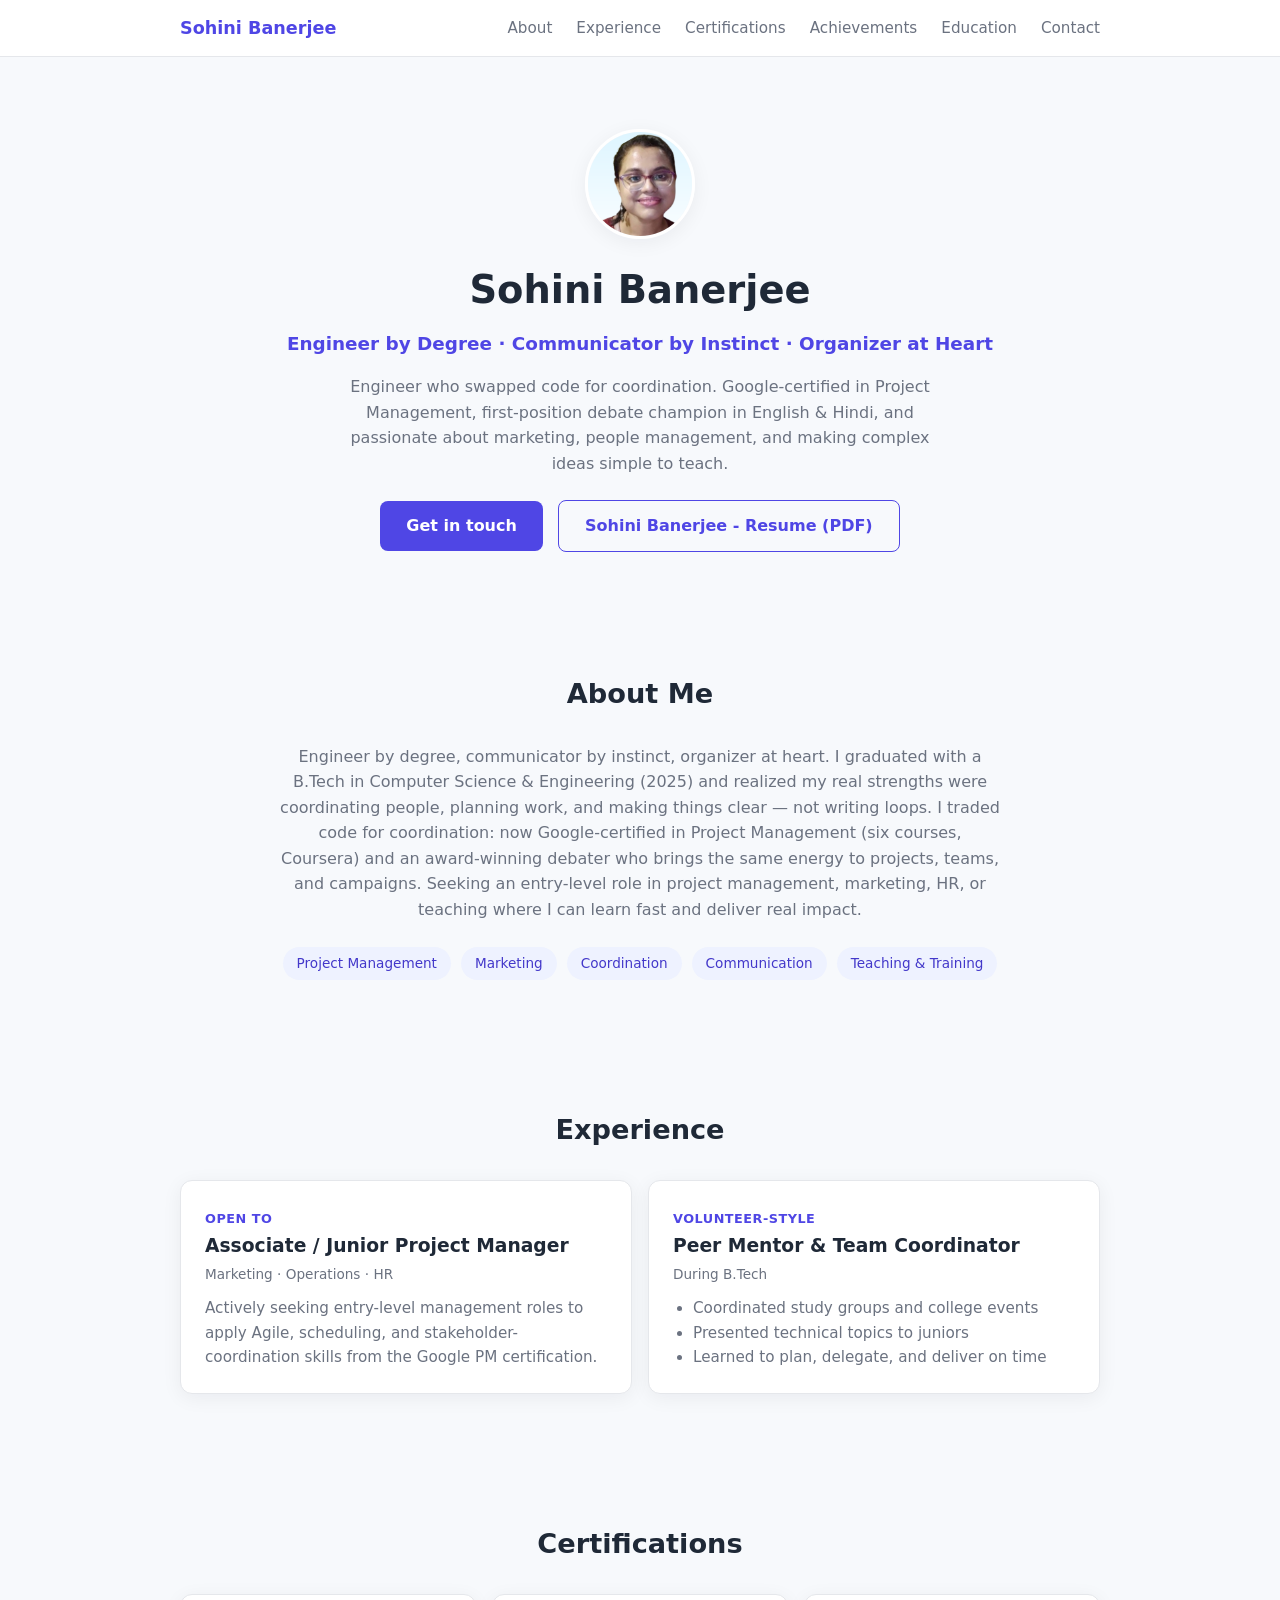
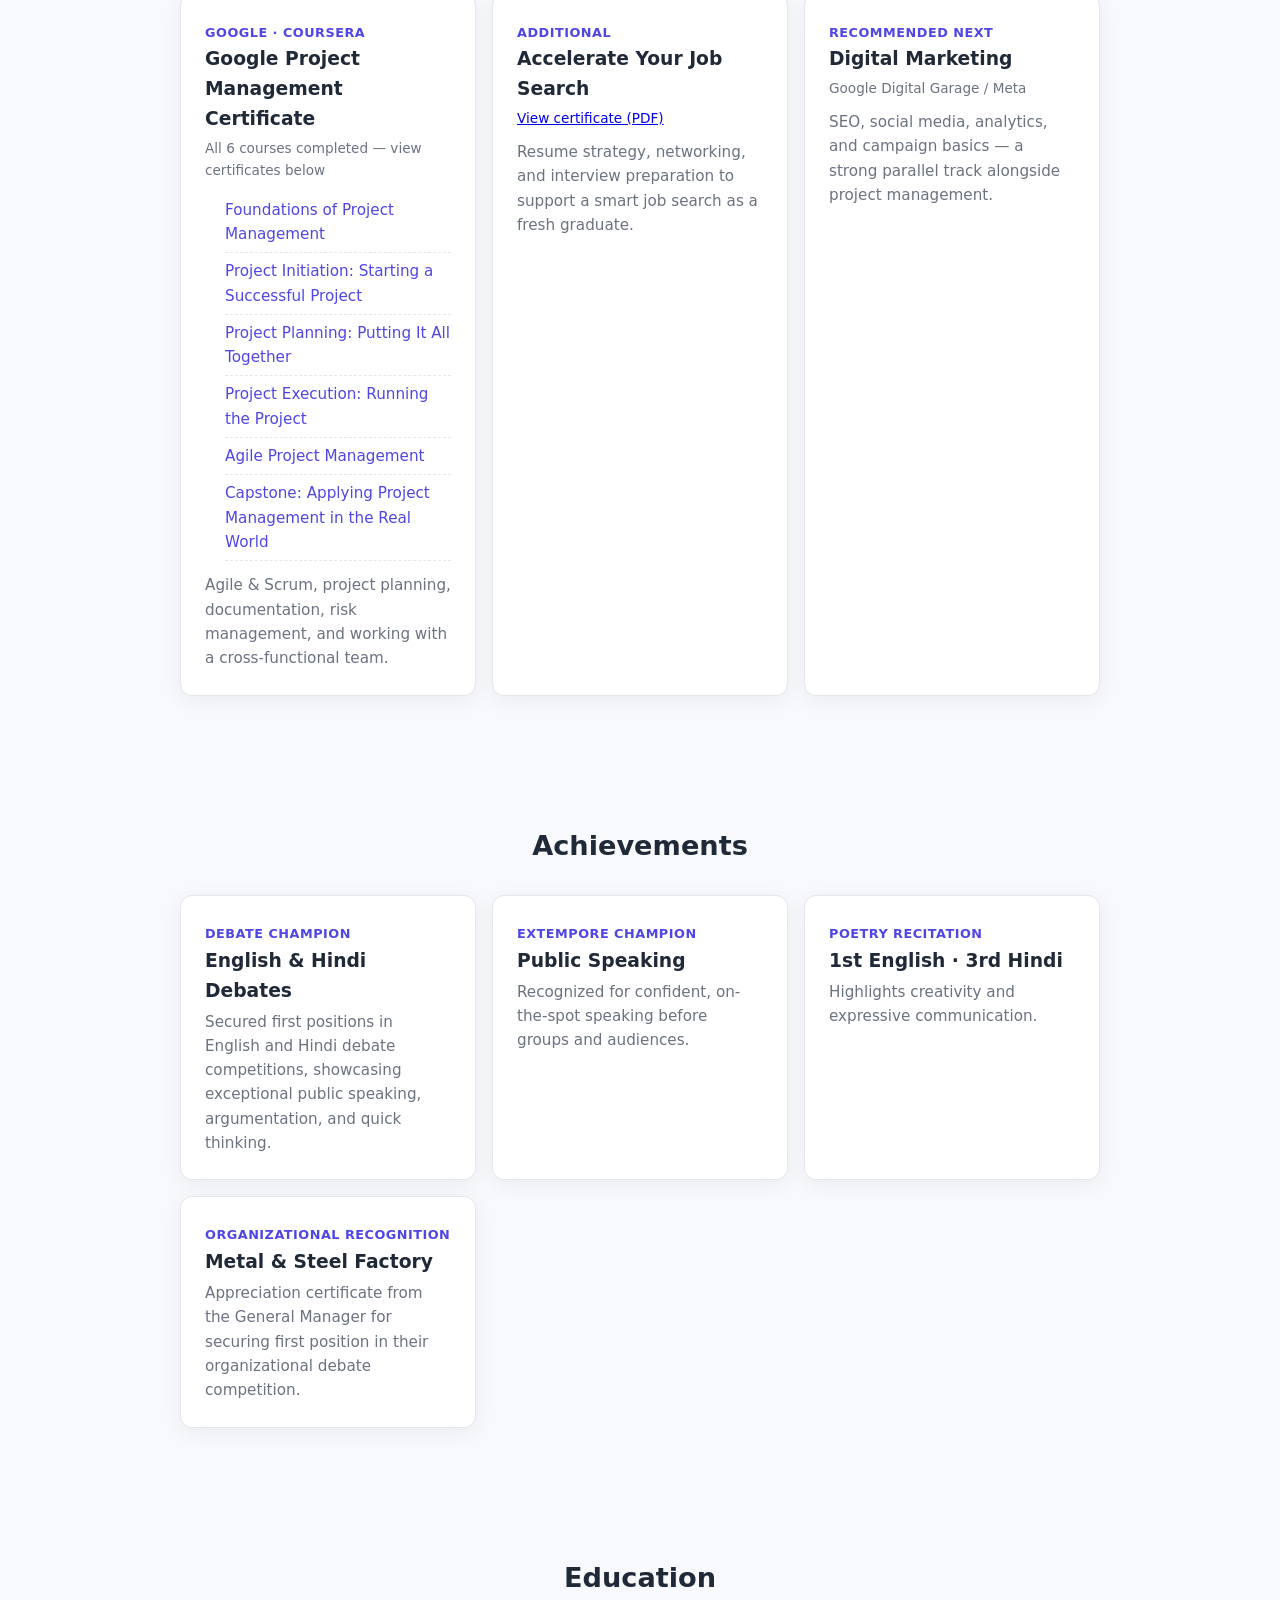
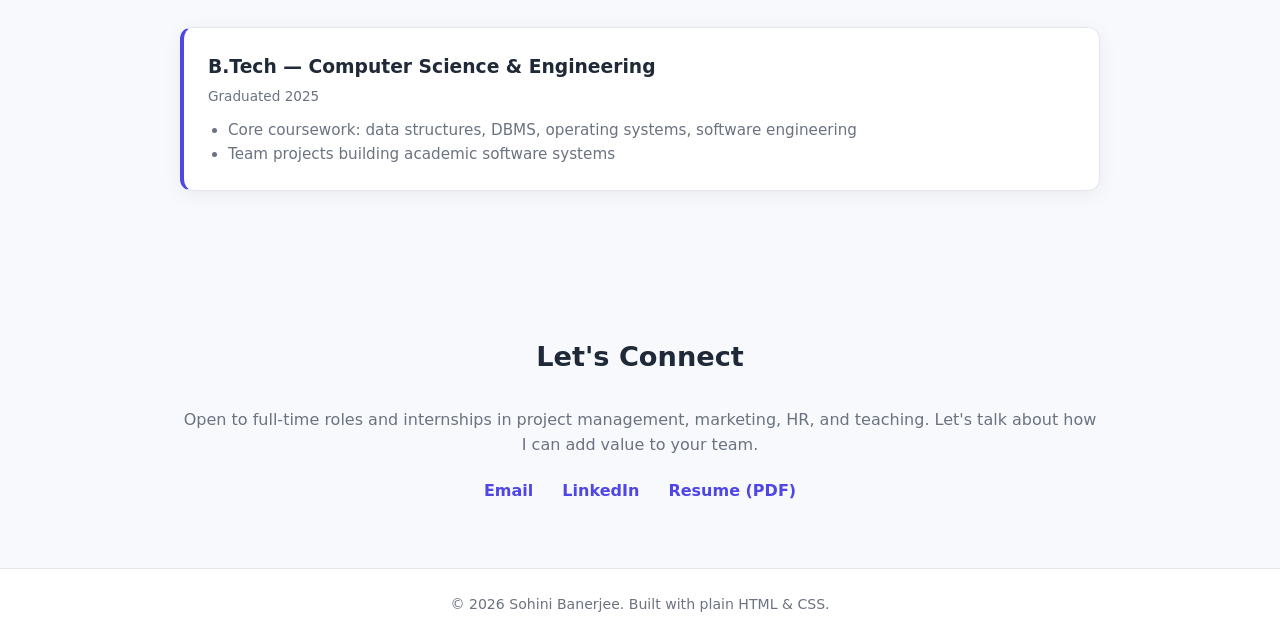
==== index.html @ fa49f442 "Initial commit: personal portfolio site" ====
<!DOCTYPE html>
<html lang="en">
<head>
  <meta charset="UTF-8" />
  <meta name="viewport" content="width=device-width, initial-scale=1.0" />
  <meta name="description" content="Sohini Banerjee — B.Tech Computer Science graduate aspiring to build a career in project management, marketing, and management." />
  <title>Sohini Banerjee — Aspiring Manager & Educator</title>
  <link rel="stylesheet" href="css/style.css" />
</head>
<body>
  <header>
    <div class="container">
      <nav>
        <a class="logo" href="#home">Sohini Banerjee</a>
        <div class="nav-links">
          <a href="#about">About</a>
          <a href="#experience">Experience</a>
          <a href="#certifications">Certifications</a>
          <a href="#achievements">Achievements</a>
          <a href="#education">Education</a>
          <a href="#contact">Contact</a>
        </div>
      </nav>
    </div>
  </header>

  <!-- HERO -->
  <section class="hero" id="home">
    <div class="container">
      <div class="avatar">
        <img src="sohini-profile.png" alt="Sohini Banerjee" />
      </div>
      <h1>Sohini Banerjee</h1>
      <h2>Engineer by Degree · Communicator by Instinct · Organizer at Heart</h2>
      <p>
        Engineer who swapped code for coordination. Google-certified in Project
        Management, first-position debate champion in English &amp; Hindi, and
        passionate about marketing, people management, and making complex ideas
        simple to teach.
      </p>
      <a class="btn btn-primary" href="#contact">Get in touch</a>
      <a class="btn btn-outline" href="resume/SohiniBanerjee-Resume.pdf" download>Sohini Banerjee - Resume (PDF)</a>
    </div>
  </section>

  <!-- ABOUT -->
  <section id="about">
    <div class="container">
      <h2 class="section-title">About Me</h2>
      <p class="about-text">
        Engineer by degree, communicator by instinct, organizer at heart. I
        graduated with a B.Tech in Computer Science &amp; Engineering (2025) and
        realized my real strengths were coordinating people, planning work, and
        making things clear — not writing loops. I traded code for coordination:
        now Google-certified in Project Management (six courses, Coursera) and
        an award-winning debater who brings the same energy to projects, teams,
        and campaigns. Seeking an entry-level role in project management,
        marketing, HR, or teaching where I can learn fast and deliver real
        impact.
      </p>
      <div class="tag-list">
        <span class="tag">Project Management</span>
        <span class="tag">Marketing</span>
        <span class="tag">Coordination</span>
        <span class="tag">Communication</span>
        <span class="tag">Teaching &amp; Training</span>
      </div>
    </div>
  </section>

  <!-- EXPERIENCE -->
  <section id="experience">
    <div class="container">
      <h2 class="section-title">Experience</h2>
      <div class="grid">
        <div class="card">
          <span class="cert-badge">Open to</span>
          <h3>Associate / Junior Project Manager</h3>
          <p class="date">Marketing · Operations · HR</p>
          <p>
            Actively seeking entry-level management roles to apply Agile,
            scheduling, and stakeholder-coordination skills from the Google PM
            certification.
          </p>
        </div>
        <div class="card">
          <span class="cert-badge">Volunteer-style</span>
          <h3>Peer Mentor &amp; Team Coordinator</h3>
          <p class="date">During B.Tech</p>
          <ul>
            <li>Coordinated study groups and college events</li>
            <li>Presented technical topics to juniors</li>
            <li>Learned to plan, delegate, and deliver on time</li>
          </ul>
        </div>
      </div>
    </div>
  </section>

  <!-- CERTIFICATIONS -->
  <section id="certifications">
    <div class="container">
      <h2 class="section-title">Certifications</h2>
      <div class="grid">
        <div class="card">
          <span class="cert-badge">Google · Coursera</span>
          <h3>Google Project Management Certificate</h3>
          <p class="date">All 6 courses completed — view certificates below</p>
          <ul class="cert-list">
            <li><a href="CERTIFICATES/FOUNDATIONS_OF_PROJECT_MANAGEMENT.pdf" target="_blank" rel="noopener">Foundations of Project Management</a></li>
            <li><a href="CERTIFICATES/PROJECT_INITIATION.pdf" target="_blank" rel="noopener">Project Initiation: Starting a Successful Project</a></li>
            <li><a href="CERTIFICATES/PROJECT_PLANNING.pdf" target="_blank" rel="noopener">Project Planning: Putting It All Together</a></li>
            <li><a href="CERTIFICATES/PROJECT_EXECUTION.pdf" target="_blank" rel="noopener">Project Execution: Running the Project</a></li>
            <li><a href="CERTIFICATES/AGILE_PROJECT_MANAGEMENT.pdf" target="_blank" rel="noopener">Agile Project Management</a></li>
            <li><a href="CERTIFICATES/CAPSTONE.pdf" target="_blank" rel="noopener">Capstone: Applying Project Management in the Real World</a></li>
          </ul>
          <p>
            Agile &amp; Scrum, project planning, documentation, risk management,
            and working with a cross-functional team.
          </p>
        </div>
        <div class="card">
          <span class="cert-badge">Additional</span>
          <h3>Accelerate Your Job Search</h3>
          <p class="date"><a href="CERTIFICATES/ACCELERATE_YOUR_JOB_SEARCH.pdf" target="_blank" rel="noopener">View certificate (PDF)</a></p>
          <p>
            Resume strategy, networking, and interview preparation to support a
            smart job search as a fresh graduate.
          </p>
        </div>
        <div class="card">
          <span class="cert-badge">Recommended next</span>
          <h3>Digital Marketing</h3>
          <p class="date">Google Digital Garage / Meta</p>
          <p>
            SEO, social media, analytics, and campaign basics — a strong
            parallel track alongside project management.
          </p>
        </div>
      </div>
    </div>
  </section>

  <!-- ACHIEVEMENTS -->
  <section id="achievements">
    <div class="container">
      <h2 class="section-title">Achievements</h2>
      <div class="grid">
        <div class="card">
          <span class="cert-badge">Debate Champion</span>
          <h3>English &amp; Hindi Debates</h3>
          <p>
            Secured first positions in English and Hindi debate competitions,
            showcasing exceptional public speaking, argumentation, and quick
            thinking.
          </p>
        </div>
        <div class="card">
          <span class="cert-badge">Extempore Champion</span>
          <h3>Public Speaking</h3>
          <p>
            Recognized for confident, on-the-spot speaking before groups and
            audiences.
          </p>
        </div>
        <div class="card">
          <span class="cert-badge">Poetry Recitation</span>
          <h3>1st English · 3rd Hindi</h3>
          <p>
            Highlights creativity and expressive communication.
          </p>
        </div>
        <div class="card">
          <span class="cert-badge">Organizational Recognition</span>
          <h3>Metal &amp; Steel Factory</h3>
          <p>
            Appreciation certificate from the General Manager for securing first
            position in their organizational debate competition.
          </p>
        </div>
      </div>
    </div>
  </section>

  <!-- EDUCATION -->
  <section id="education">
    <div class="container">
      <h2 class="section-title">Education</h2>
      <div class="timeline">
        <div class="card">
          <h3>B.Tech — Computer Science &amp; Engineering</h3>
          <p class="date">Graduated 2025</p>
          <ul>
            <li>Core coursework: data structures, DBMS, operating systems, software engineering</li>
            <li>Team projects building academic software systems</li>
          </ul>
        </div>
      </div>
    </div>
  </section>

  <!-- CONTACT -->
  <section id="contact">
    <div class="container contact">
      <h2 class="section-title">Let's Connect</h2>
      <p>
        Open to full-time roles and internships in project management, marketing,
        HR, and teaching. Let's talk about how I can add value to your team.
      </p>
      <div class="contact-links">
        <a href="mailto:sohini1236@gmail.com">Email</a>
        <a href="https://www.linkedin.com/in/your-handle" target="_blank" rel="noopener">LinkedIn</a>
        <a href="resume/SohiniBanerjee-Resume.pdf" download>Resume (PDF)</a>
      </div>
    </div>
  </section>

  <footer>
    <div class="container">
      &copy; <span id="year"></span> Sohini Banerjee. Built with plain HTML &amp; CSS.
    </div>
  </footer>

  <script>
    document.getElementById("year").textContent = new Date().getFullYear();
  </script>
</body>
</html>
---- css/style.css ----
:root {
  --bg: #f7f9fc;
  --surface: #ffffff;
  --text: #1f2937;
  --muted: #6b7280;
  --accent: #4f46e5;
  --accent-dark: #4338ca;
  --border: #e5e7eb;
  --radius: 12px;
  --shadow: 0 4px 20px rgba(17, 24, 39, 0.06);
}

* {
  margin: 0;
  padding: 0;
  box-sizing: border-box;
}

html {
  scroll-behavior: smooth;
}

body {
  font-family: "Segoe UI", system-ui, -apple-system, Arial, sans-serif;
  background: var(--bg);
  color: var(--text);
  line-height: 1.6;
}

.container {
  max-width: 960px;
  margin: 0 auto;
  padding: 0 20px;
}

/* ---------- Navigation ---------- */
header {
  position: sticky;
  top: 0;
  background: var(--surface);
  border-bottom: 1px solid var(--border);
  z-index: 10;
}

nav {
  display: flex;
  justify-content: space-between;
  align-items: center;
  padding: 14px 0;
}

.logo {
  font-weight: 700;
  font-size: 1.1rem;
  color: var(--accent);
  text-decoration: none;
}

.nav-links {
  display: flex;
  gap: 24px;
}

.nav-links a {
  color: var(--muted);
  text-decoration: none;
  font-size: 0.95rem;
  transition: color 0.2s;
}

.nav-links a:hover {
  color: var(--accent);
}

/* ---------- Hero ---------- */
.hero {
  padding: 72px 0 56px;
  text-align: center;
}

.avatar {
  width: 110px;
  height: 110px;
  border-radius: 50%;
  overflow: hidden;
  display: inline-flex;
  align-items: center;
  justify-content: center;
  margin-bottom: 20px;
  box-shadow: var(--shadow);
  border: 3px solid #fff;
}

.avatar img {
  width: 100%;
  height: 100%;
  object-fit: cover;
}

.hero h1 {
  font-size: 2.4rem;
  margin-bottom: 8px;
}

.hero h2 {
  font-size: 1.15rem;
  color: var(--accent);
  font-weight: 600;
  margin-bottom: 16px;
}

.hero p {
  color: var(--muted);
  max-width: 620px;
  margin: 0 auto 24px;
}

.btn {
  display: inline-block;
  padding: 12px 26px;
  border-radius: 8px;
  font-weight: 600;
  text-decoration: none;
  transition: background 0.2s, transform 0.2s;
}

.btn-primary {
  background: var(--accent);
  color: #fff;
}

.btn-primary:hover {
  background: var(--accent-dark);
  transform: translateY(-1px);
}

.btn-outline {
  border: 1px solid var(--accent);
  color: var(--accent);
  margin-left: 10px;
}

.btn-outline:hover {
  background: var(--accent);
  color: #fff;
}

/* ---------- Sections ---------- */
section {
  padding: 64px 0;
}

.section-title {
  font-size: 1.7rem;
  margin-bottom: 28px;
  text-align: center;
}

.card {
  background: var(--surface);
  border: 1px solid var(--border);
  border-radius: var(--radius);
  box-shadow: var(--shadow);
  padding: 24px;
  margin-bottom: 16px;
}

.card h3 {
  color: var(--text);
  margin-bottom: 4px;
}

.card .role {
  color: var(--accent);
  font-weight: 600;
  font-size: 0.95rem;
}

.card .date {
  color: var(--muted);
  font-size: 0.85rem;
  margin-bottom: 10px;
}

.card p,
.card ul {
  color: var(--muted);
  font-size: 0.95rem;
}

.card ul {
  padding-left: 20px;
}

/* ---------- About ---------- */
.about-text {
  max-width: 720px;
  margin: 0 auto 24px;
  color: var(--muted);
  text-align: center;
}

.tag-list {
  display: flex;
  flex-wrap: wrap;
  gap: 10px;
  justify-content: center;
  margin-top: 16px;
}

.tag {
  background: #eef2ff;
  color: var(--accent-dark);
  padding: 6px 14px;
  border-radius: 20px;
  font-size: 0.85rem;
  font-weight: 500;
}

/* ---------- Certifications ---------- */
.grid {
  display: grid;
  grid-template-columns: repeat(auto-fit, minmax(260px, 1fr));
  gap: 16px;
}

.grid .card {
  margin-bottom: 0;
}

.cert-badge {
  font-size: 0.8rem;
  font-weight: 600;
  color: var(--accent);
  text-transform: uppercase;
  letter-spacing: 0.5px;
}

.cert-list {
  list-style: none;
  padding-left: 0;
  margin: 10px 0 12px;
}

.cert-list li {
  padding: 6px 0;
  border-bottom: 1px dashed var(--border);
}

.cert-list a {
  color: var(--accent);
  font-weight: 500;
  text-decoration: none;
}

.cert-list a:hover {
  text-decoration: underline;
}

/* ---------- Education ---------- */
.timeline .card {
  border-left: 4px solid var(--accent);
}

/* ---------- Contact ---------- */
.contact {
  text-align: center;
}

.contact p {
  color: var(--muted);
  margin-bottom: 20px;
}

.contact-links a {
  color: var(--accent);
  font-weight: 600;
  text-decoration: none;
  margin: 0 12px;
}

.contact-links a:hover {
  text-decoration: underline;
}

/* ---------- Footer ---------- */
footer {
  border-top: 1px solid var(--border);
  padding: 24px 0;
  text-align: center;
  color: var(--muted);
  font-size: 0.88rem;
  background: var(--surface);
}

/* ---------- Responsive ---------- */
@media (max-width: 640px) {
  .hero h1 {
    font-size: 1.8rem;
  }

  nav {
    flex-direction: column;
    gap: 10px;
  }

  .nav-links {
    gap: 16px;
  }

  .btn-outline {
    margin-left: 0;
    margin-top: 10px;
  }

  section {
    padding: 48px 0;
  }
}
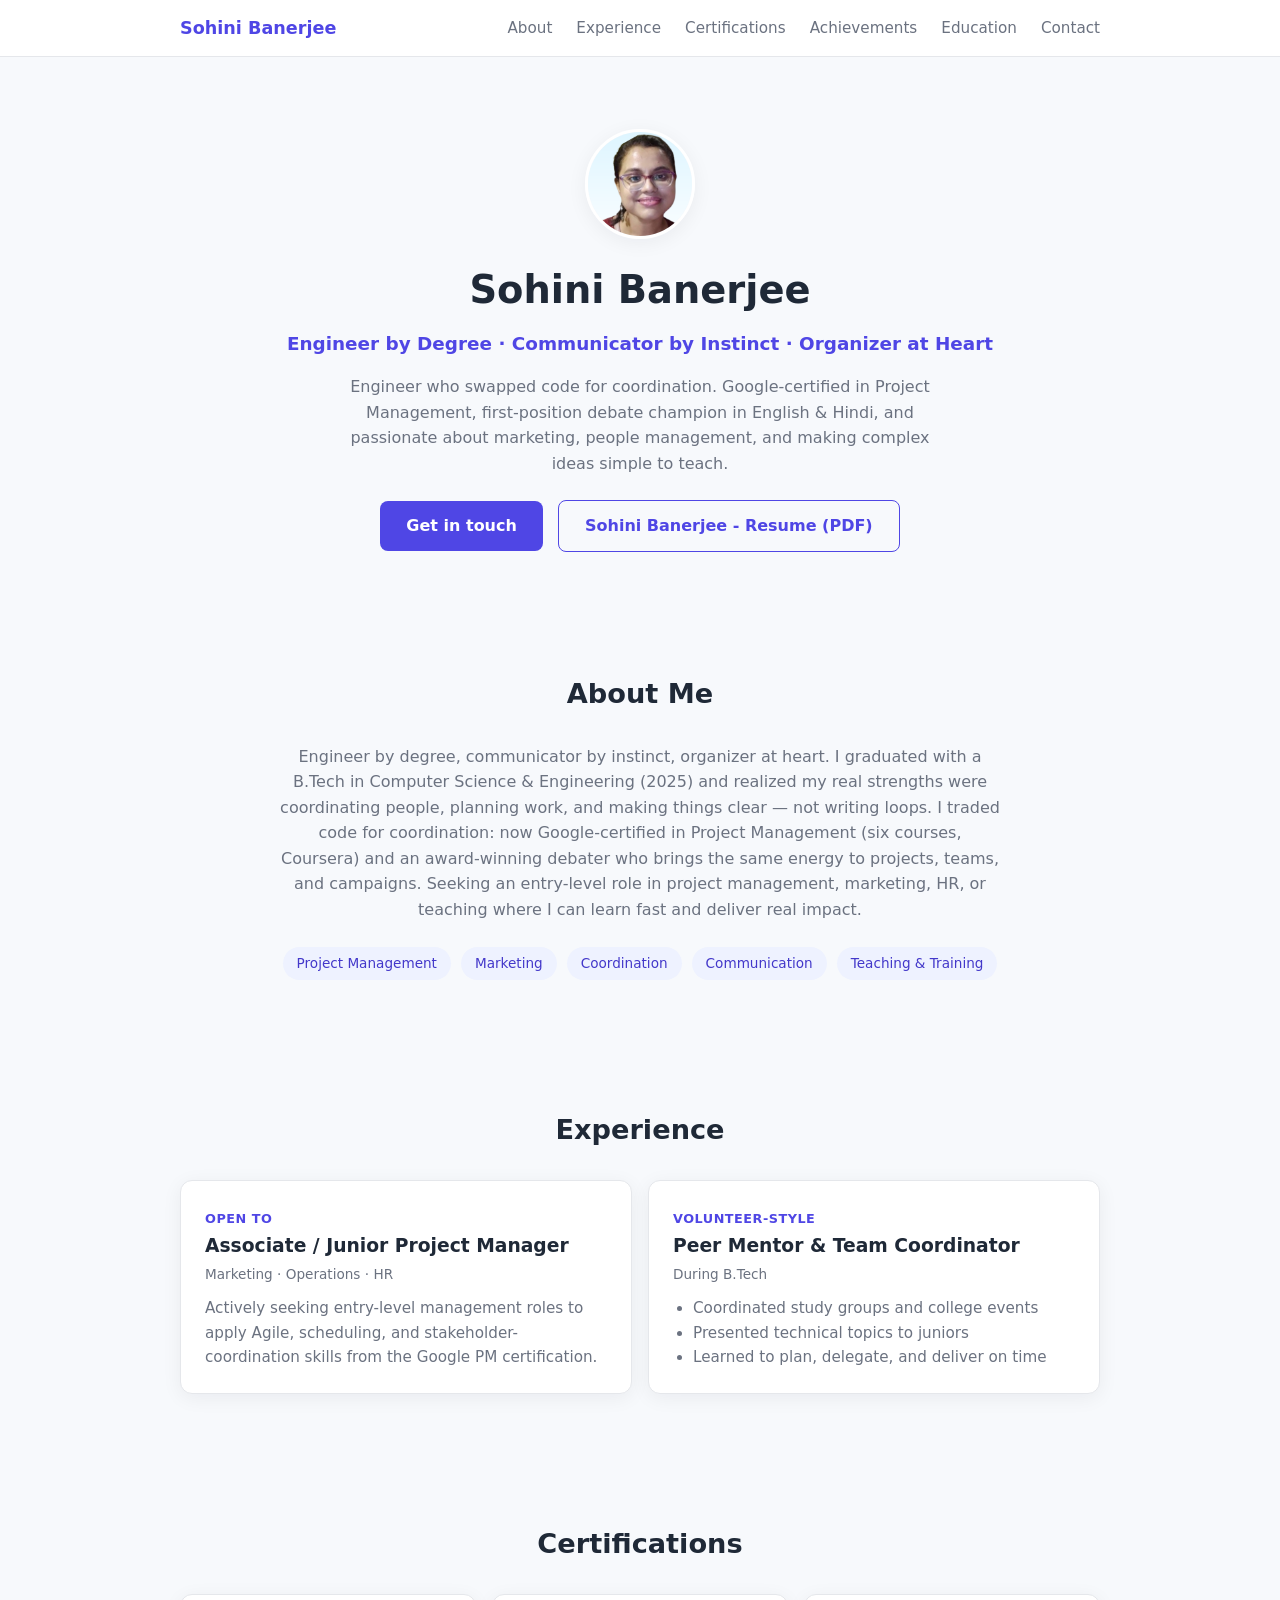
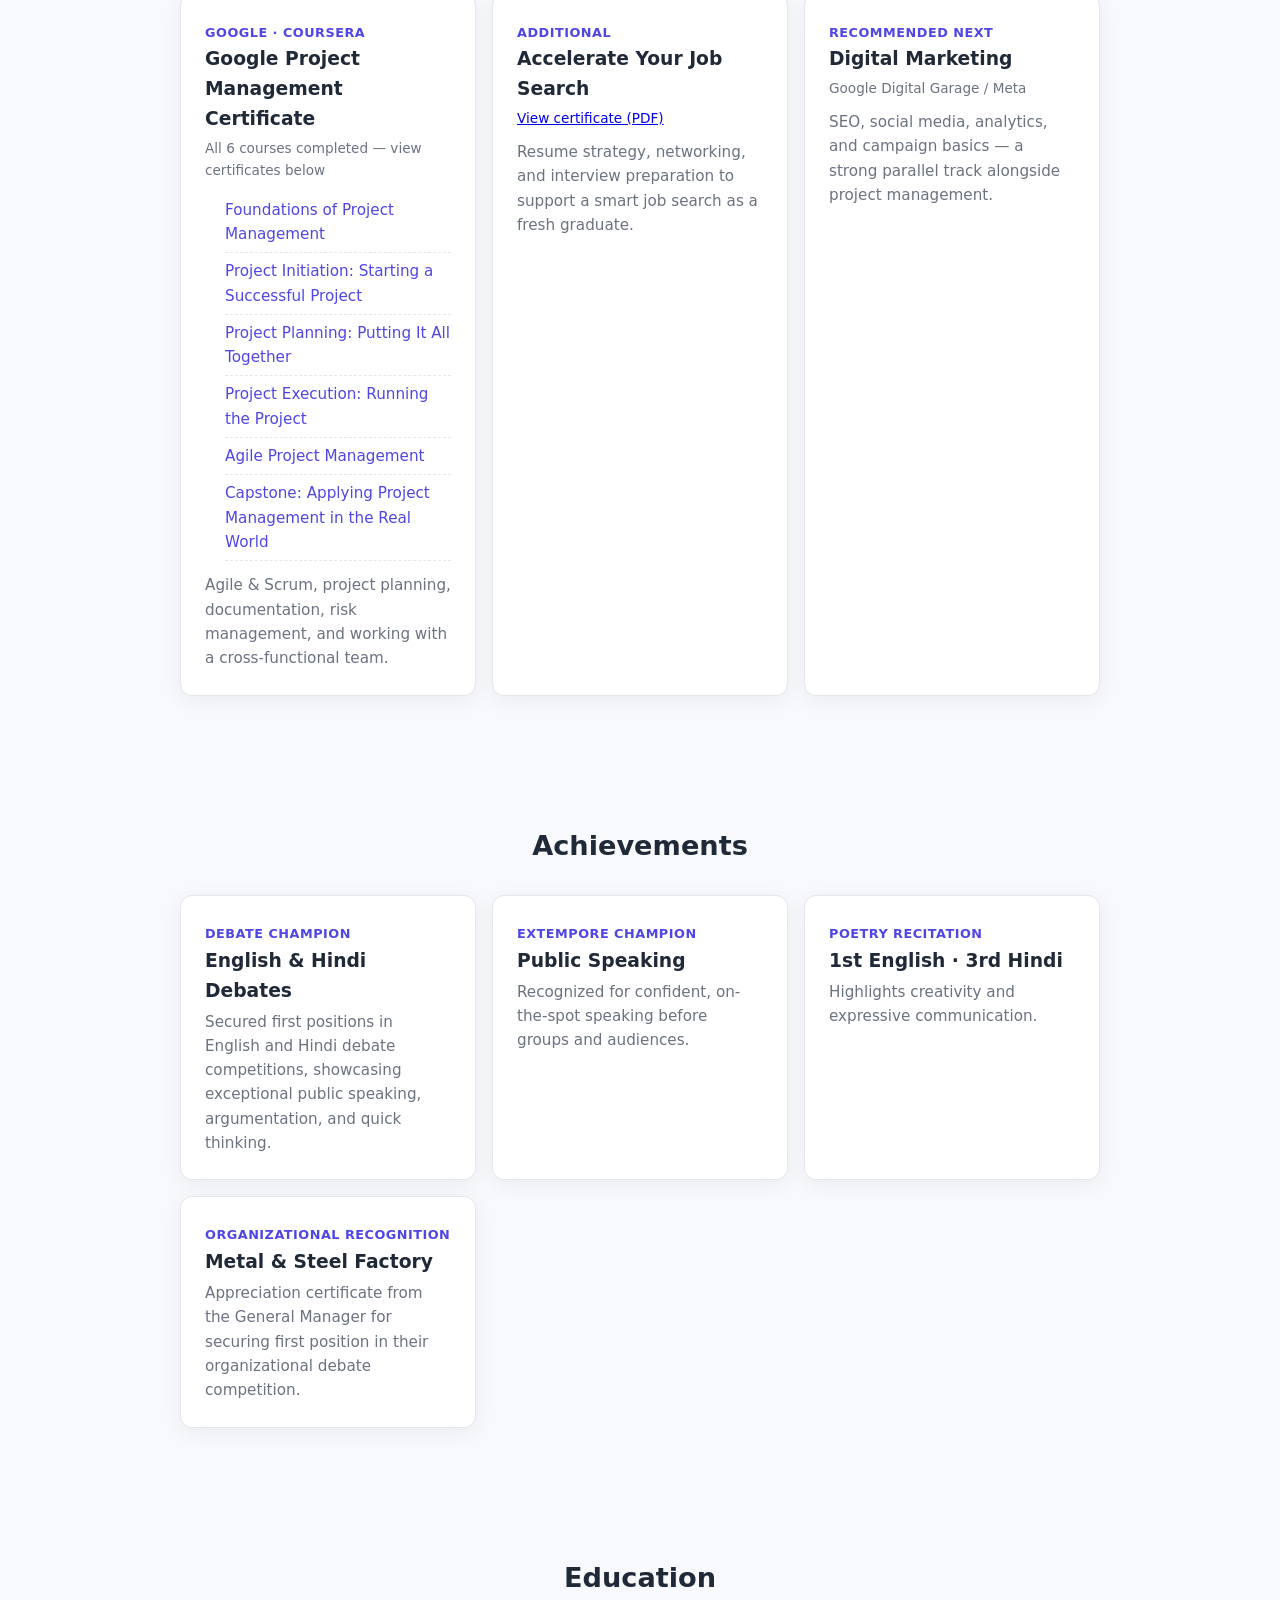
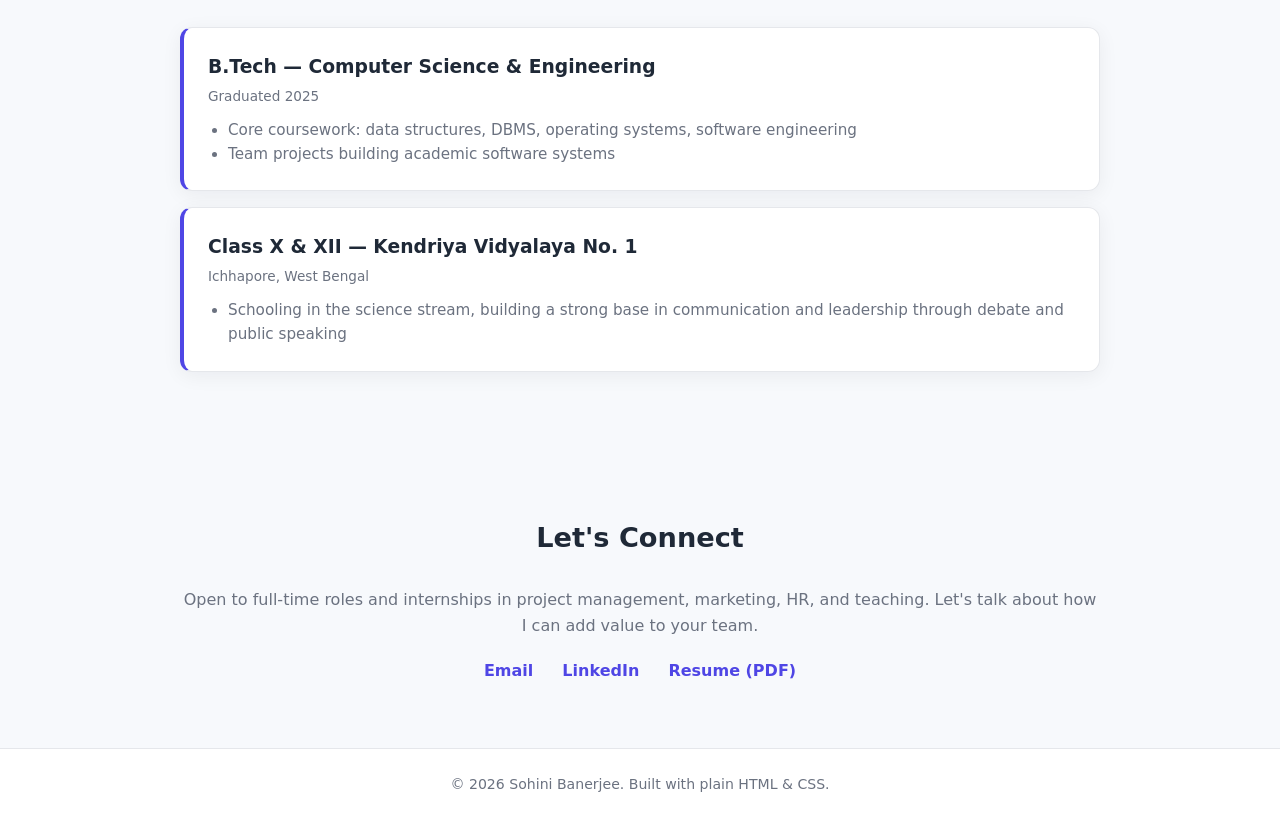
==== commit 3382fa7a: "Add Kendriya Vidyalaya school to education section" ====
--- a/index.html
+++ b/index.html
@@ -195,6 +195,13 @@
             <li>Team projects building academic software systems</li>
           </ul>
         </div>
+        <div class="card">
+          <h3>Class X &amp; XII — Kendriya Vidyalaya No. 1</h3>
+          <p class="date">Ichhapore, West Bengal</p>
+          <ul>
+            <li>Schooling in the science stream, building a strong base in communication and leadership through debate and public speaking</li>
+          </ul>
+        </div>
       </div>
     </div>
   </section>
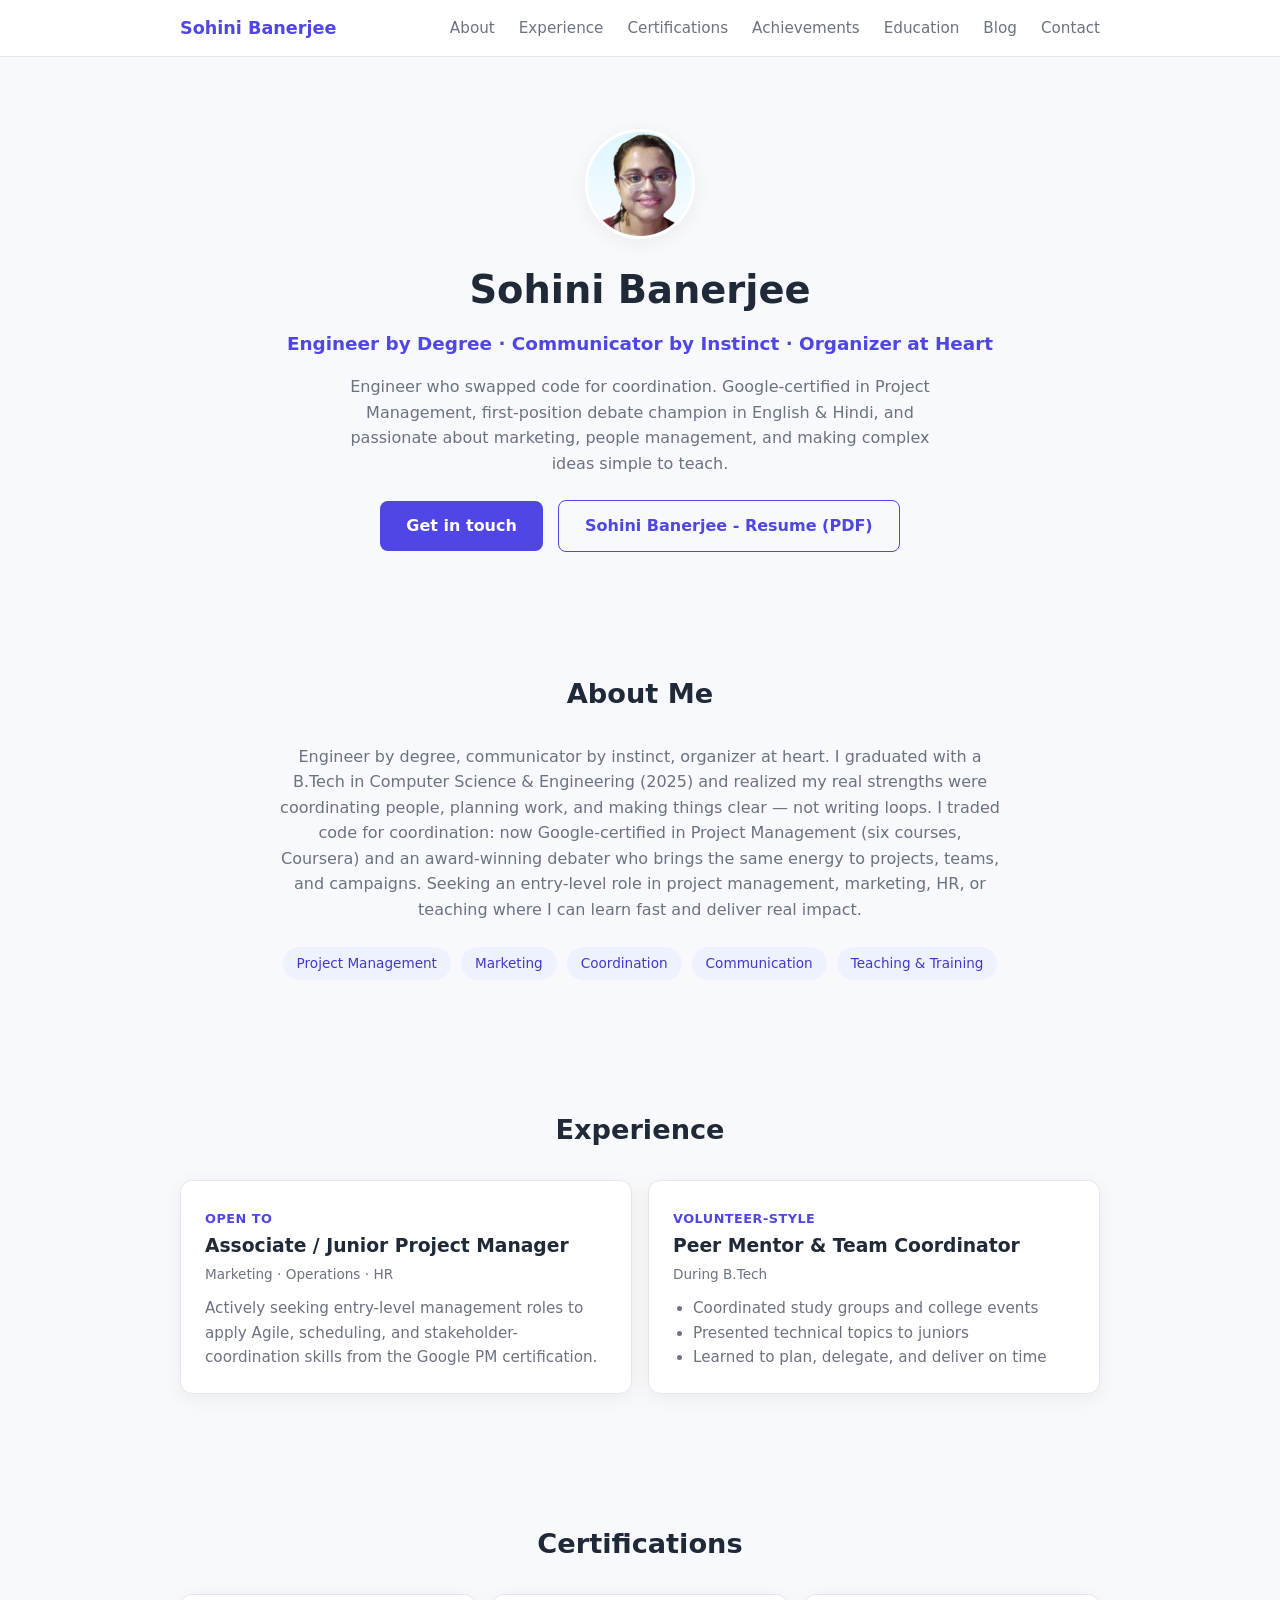
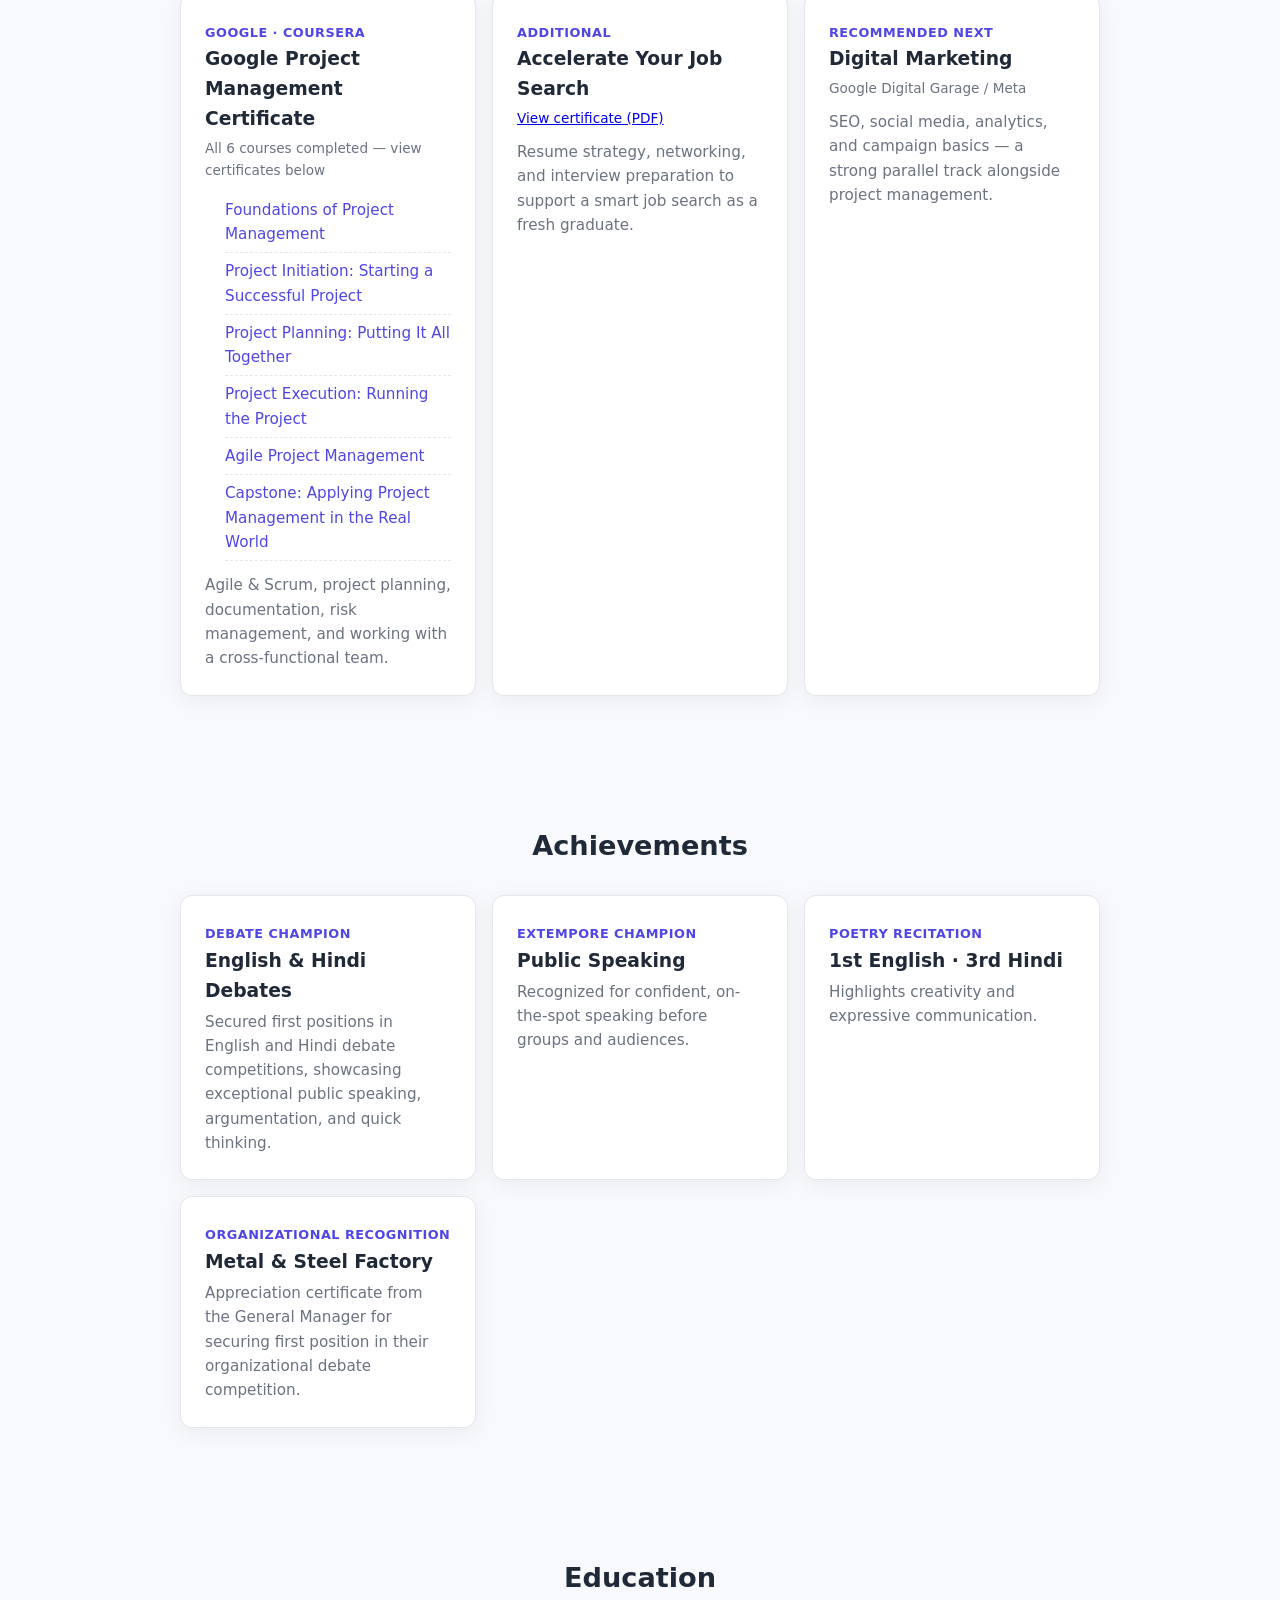
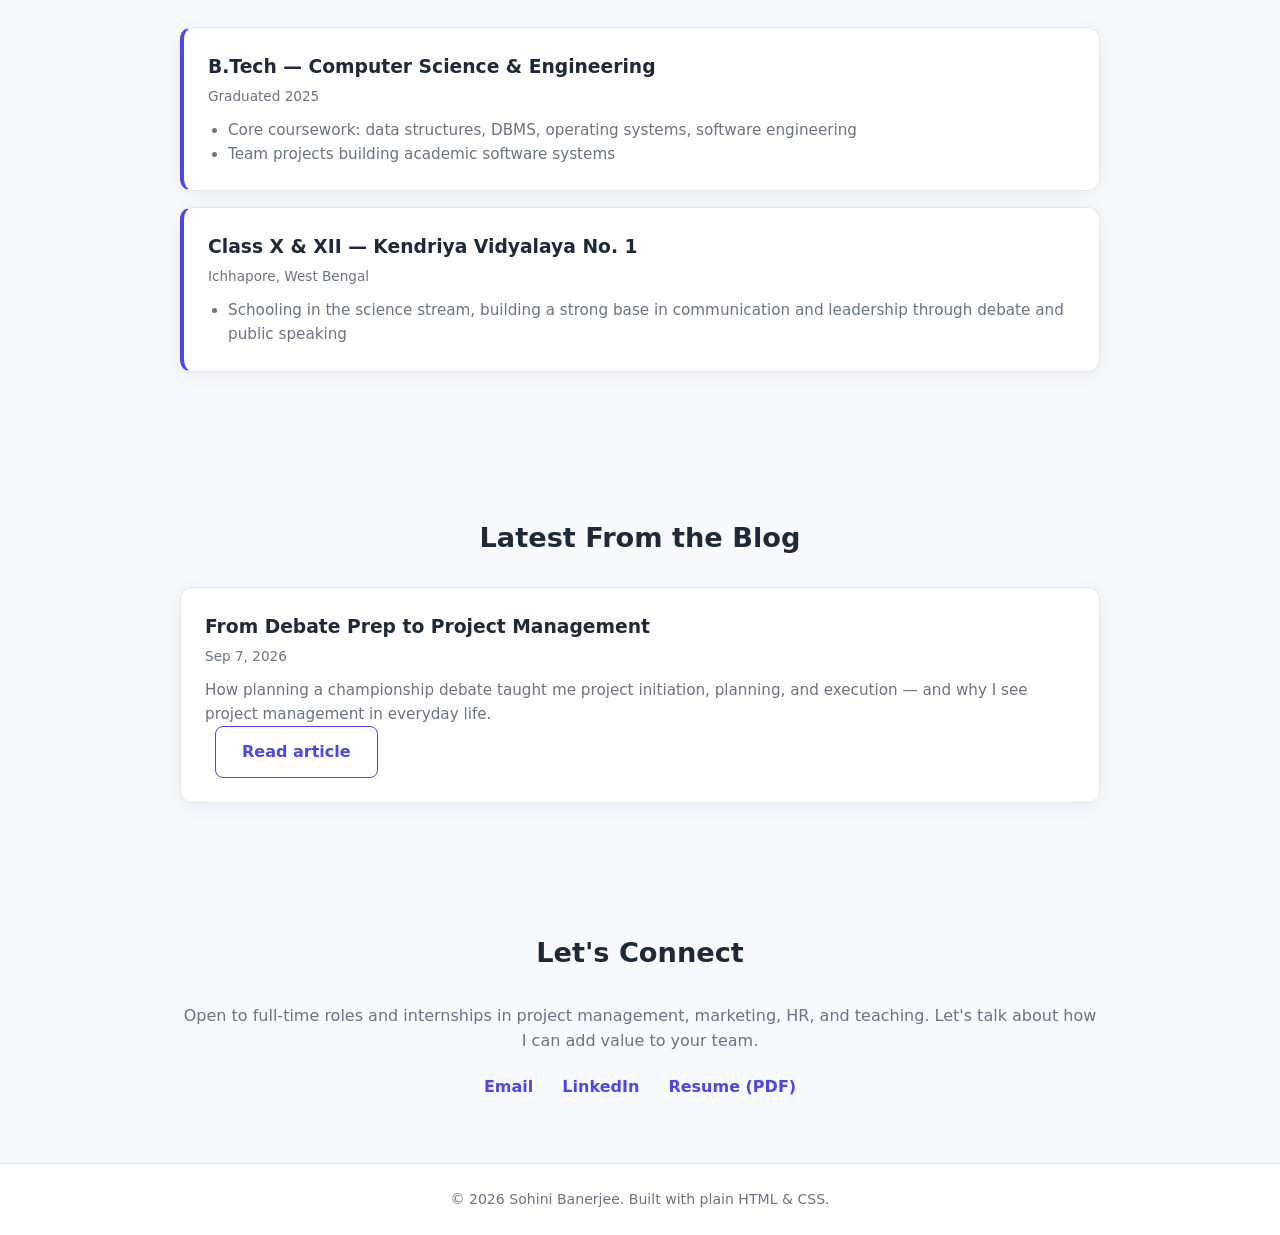
==== commit 870361ec: "Add articles/blog section with static page generator" ====
--- a/index.html
+++ b/index.html
@@ -18,6 +18,7 @@
           <a href="#certifications">Certifications</a>
           <a href="#achievements">Achievements</a>
           <a href="#education">Education</a>
+          <a href="article/index.html">Blog</a>
           <a href="#contact">Contact</a>
         </div>
       </nav>
@@ -206,6 +207,25 @@
     </div>
   </section>
 
+  <!-- BLOG -->
+  <section id="blog">
+    <div class="container">
+      <h2 class="section-title">Latest From the Blog</h2>
+      <div class="grid">
+        <div class="card">
+          <h3>From Debate Prep to Project Management</h3>
+          <p class="date">Sep 7, 2026</p>
+          <p>
+            How planning a championship debate taught me project initiation,
+            planning, and execution — and why I see project management in
+            everyday life.
+          </p>
+          <a class="btn btn-outline" href="article/index.html">Read article</a>
+        </div>
+      </div>
+    </div>
+  </section>
+
   <!-- CONTACT -->
   <section id="contact">
     <div class="container contact">
@@ -216,7 +236,7 @@
       </p>
       <div class="contact-links">
         <a href="mailto:sohini1236@gmail.com">Email</a>
-        <a href="https://www.linkedin.com/in/your-handle" target="_blank" rel="noopener">LinkedIn</a>
+        <a href="https://www.linkedin.com/in/sohini-banerjee-4b967115b" target="_blank" rel="noopener">LinkedIn</a>
         <a href="resume/SohiniBanerjee-Resume.pdf" download>Resume (PDF)</a>
       </div>
     </div>
--- a/css/style.css
+++ b/css/style.css
@@ -293,6 +293,48 @@
   background: var(--surface);
 }
 
+/* ---------- Articles / Blog ---------- */
+.blog-grid {
+  align-items: stretch;
+}
+
+.article-card h1 {
+  margin: 0 0 6px;
+}
+
+.article-title {
+  font-size: 1.7rem;
+}
+
+.article-meta {
+  color: var(--muted);
+  font-size: 0.9rem;
+  margin: 0 0 18px;
+}
+
+.article-body {
+  max-width: 72ch;
+  line-height: 1.8;
+  font-size: 1.02rem;
+}
+
+.article-body p {
+  margin: 0 0 1.1rem;
+}
+
+.article-card .tag-list {
+  margin-top: 18px;
+  padding-top: 14px;
+  border-top: 1px solid var(--border);
+}
+
+.article-nav {
+  display: flex;
+  gap: 14px;
+  flex-wrap: wrap;
+  margin: 26px 0;
+}
+
 /* ---------- Responsive ---------- */
 @media (max-width: 640px) {
   .hero h1 {
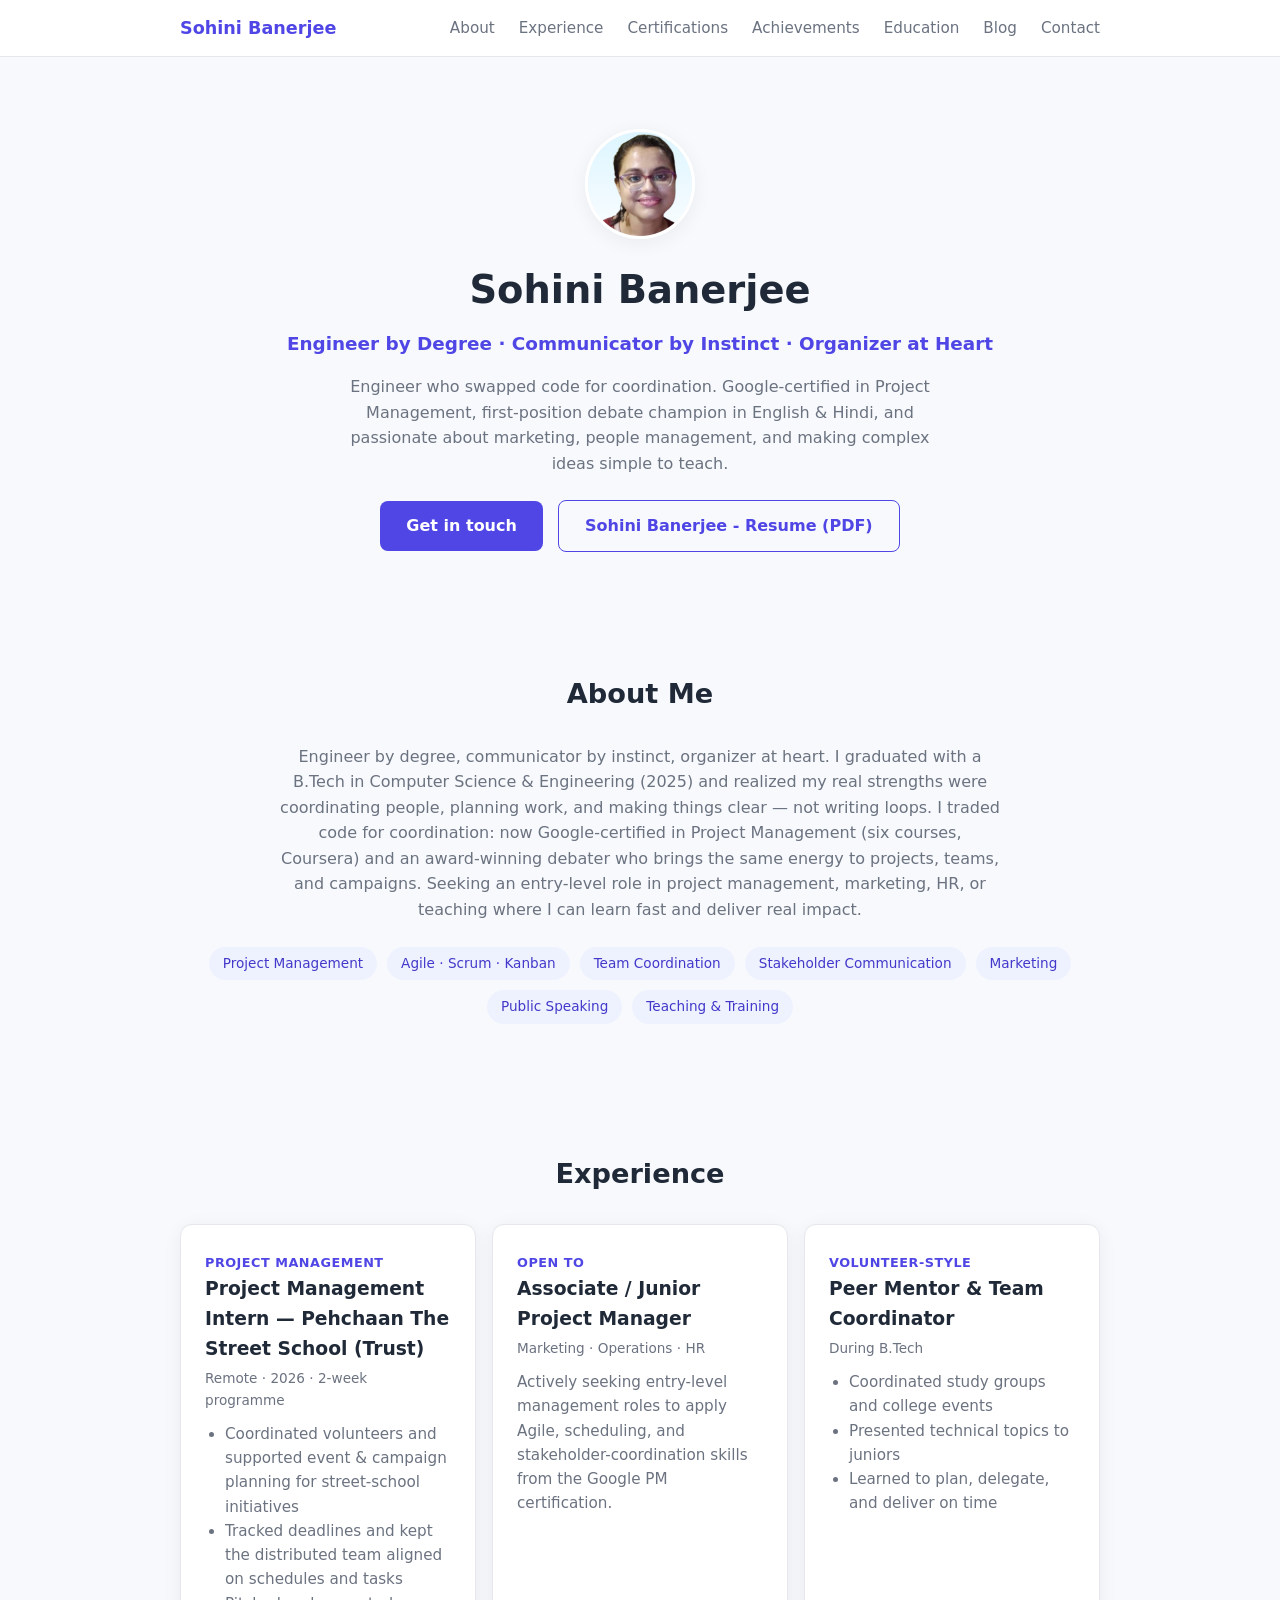
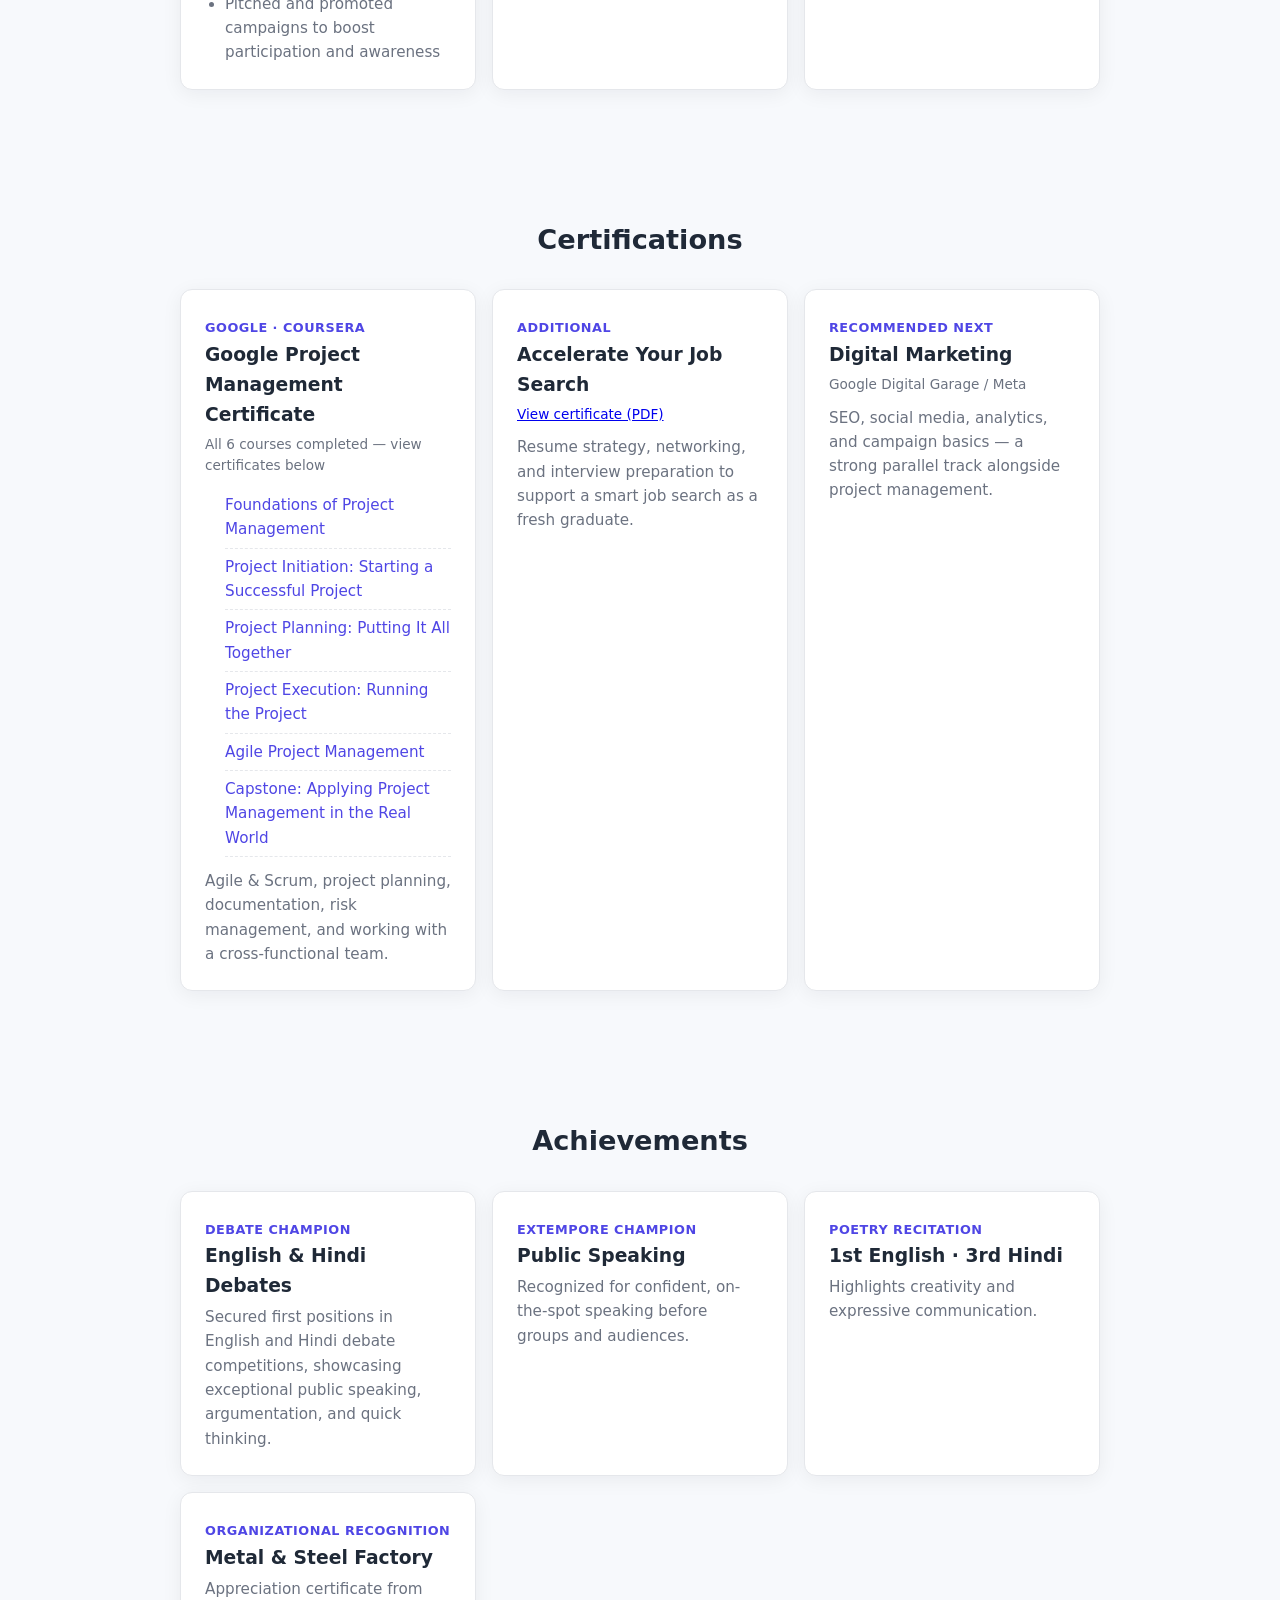
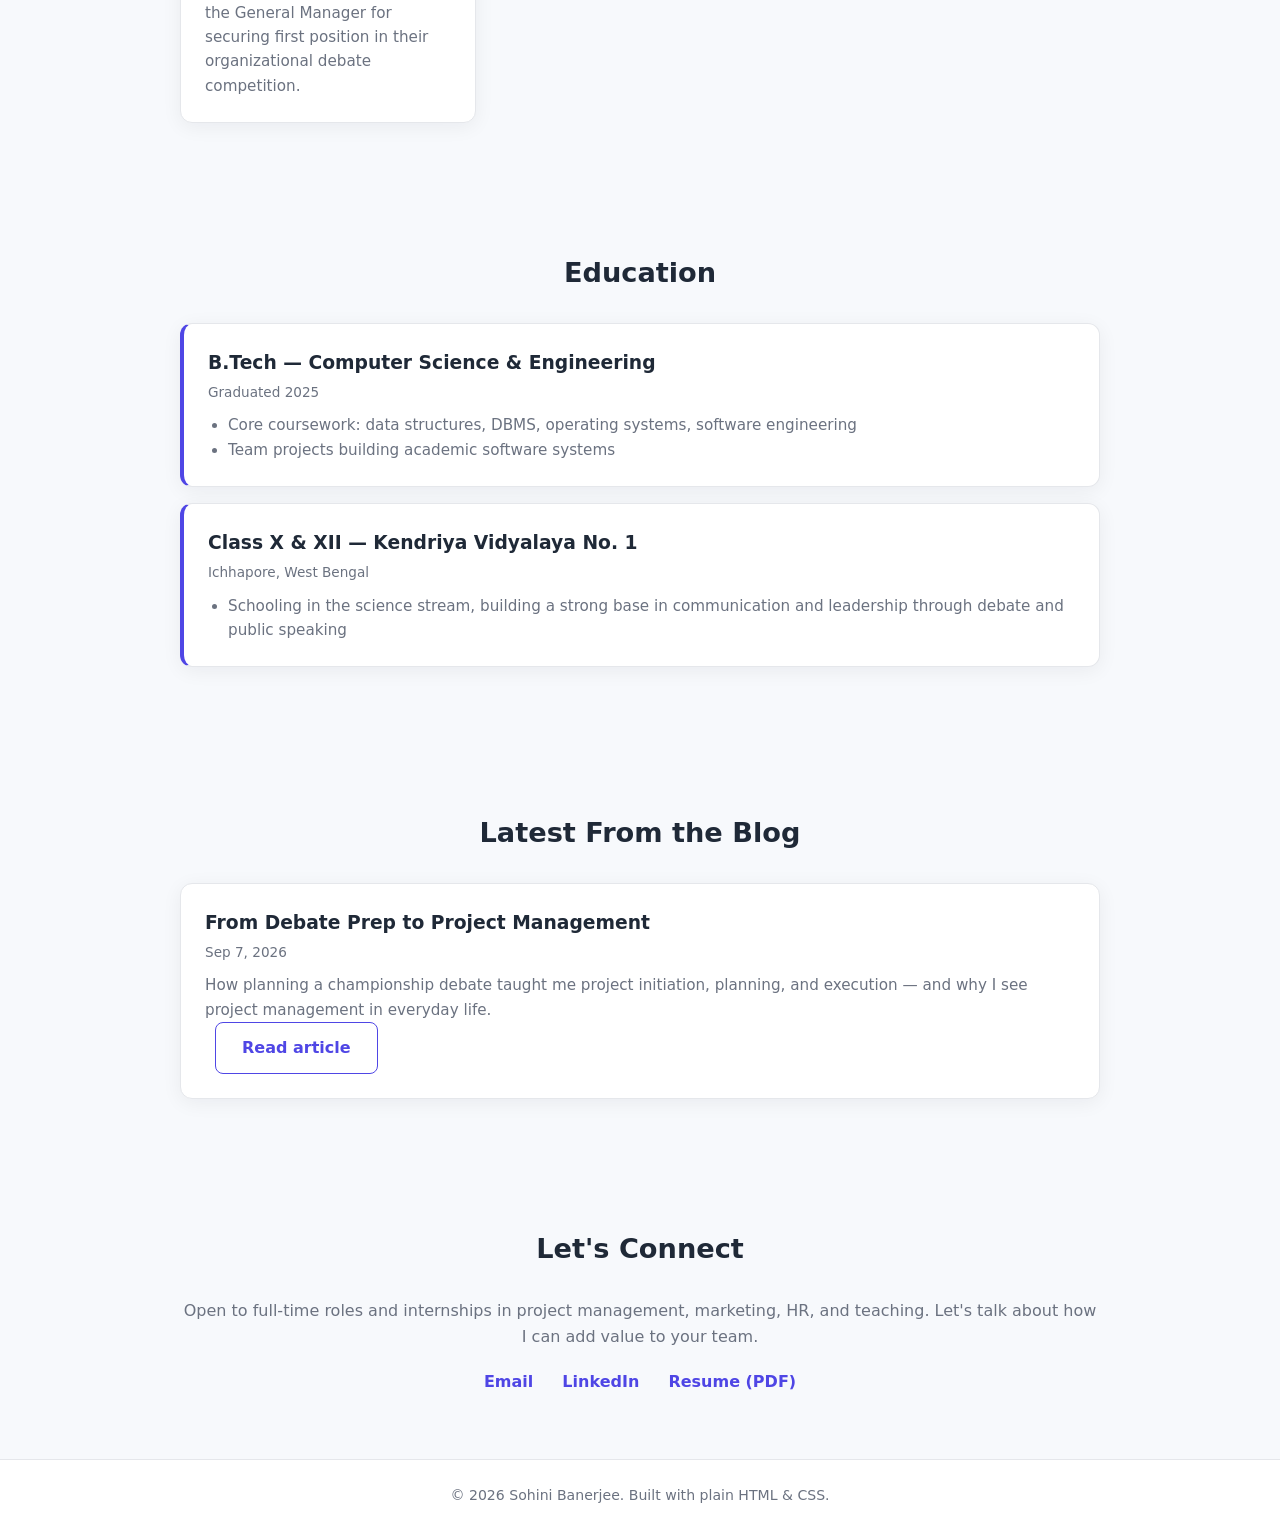
==== commit 08a836b2: "Sync resume + site with LinkedIn: add Pehchaan internship and skills" ====
--- a/index.html
+++ b/index.html
@@ -61,9 +61,11 @@
       </p>
       <div class="tag-list">
         <span class="tag">Project Management</span>
+        <span class="tag">Agile · Scrum · Kanban</span>
+        <span class="tag">Team Coordination</span>
+        <span class="tag">Stakeholder Communication</span>
         <span class="tag">Marketing</span>
-        <span class="tag">Coordination</span>
-        <span class="tag">Communication</span>
+        <span class="tag">Public Speaking</span>
         <span class="tag">Teaching &amp; Training</span>
       </div>
     </div>
@@ -74,6 +76,16 @@
     <div class="container">
       <h2 class="section-title">Experience</h2>
       <div class="grid">
+        <div class="card">
+          <span class="cert-badge">Project Management</span>
+          <h3>Project Management Intern — Pehchaan The Street School (Trust)</h3>
+          <p class="date">Remote · 2026 · 2-week programme</p>
+          <ul>
+            <li>Coordinated volunteers and supported event &amp; campaign planning for street-school initiatives</li>
+            <li>Tracked deadlines and kept the distributed team aligned on schedules and tasks</li>
+            <li>Pitched and promoted campaigns to boost participation and awareness</li>
+          </ul>
+        </div>
         <div class="card">
           <span class="cert-badge">Open to</span>
           <h3>Associate / Junior Project Manager</h3>
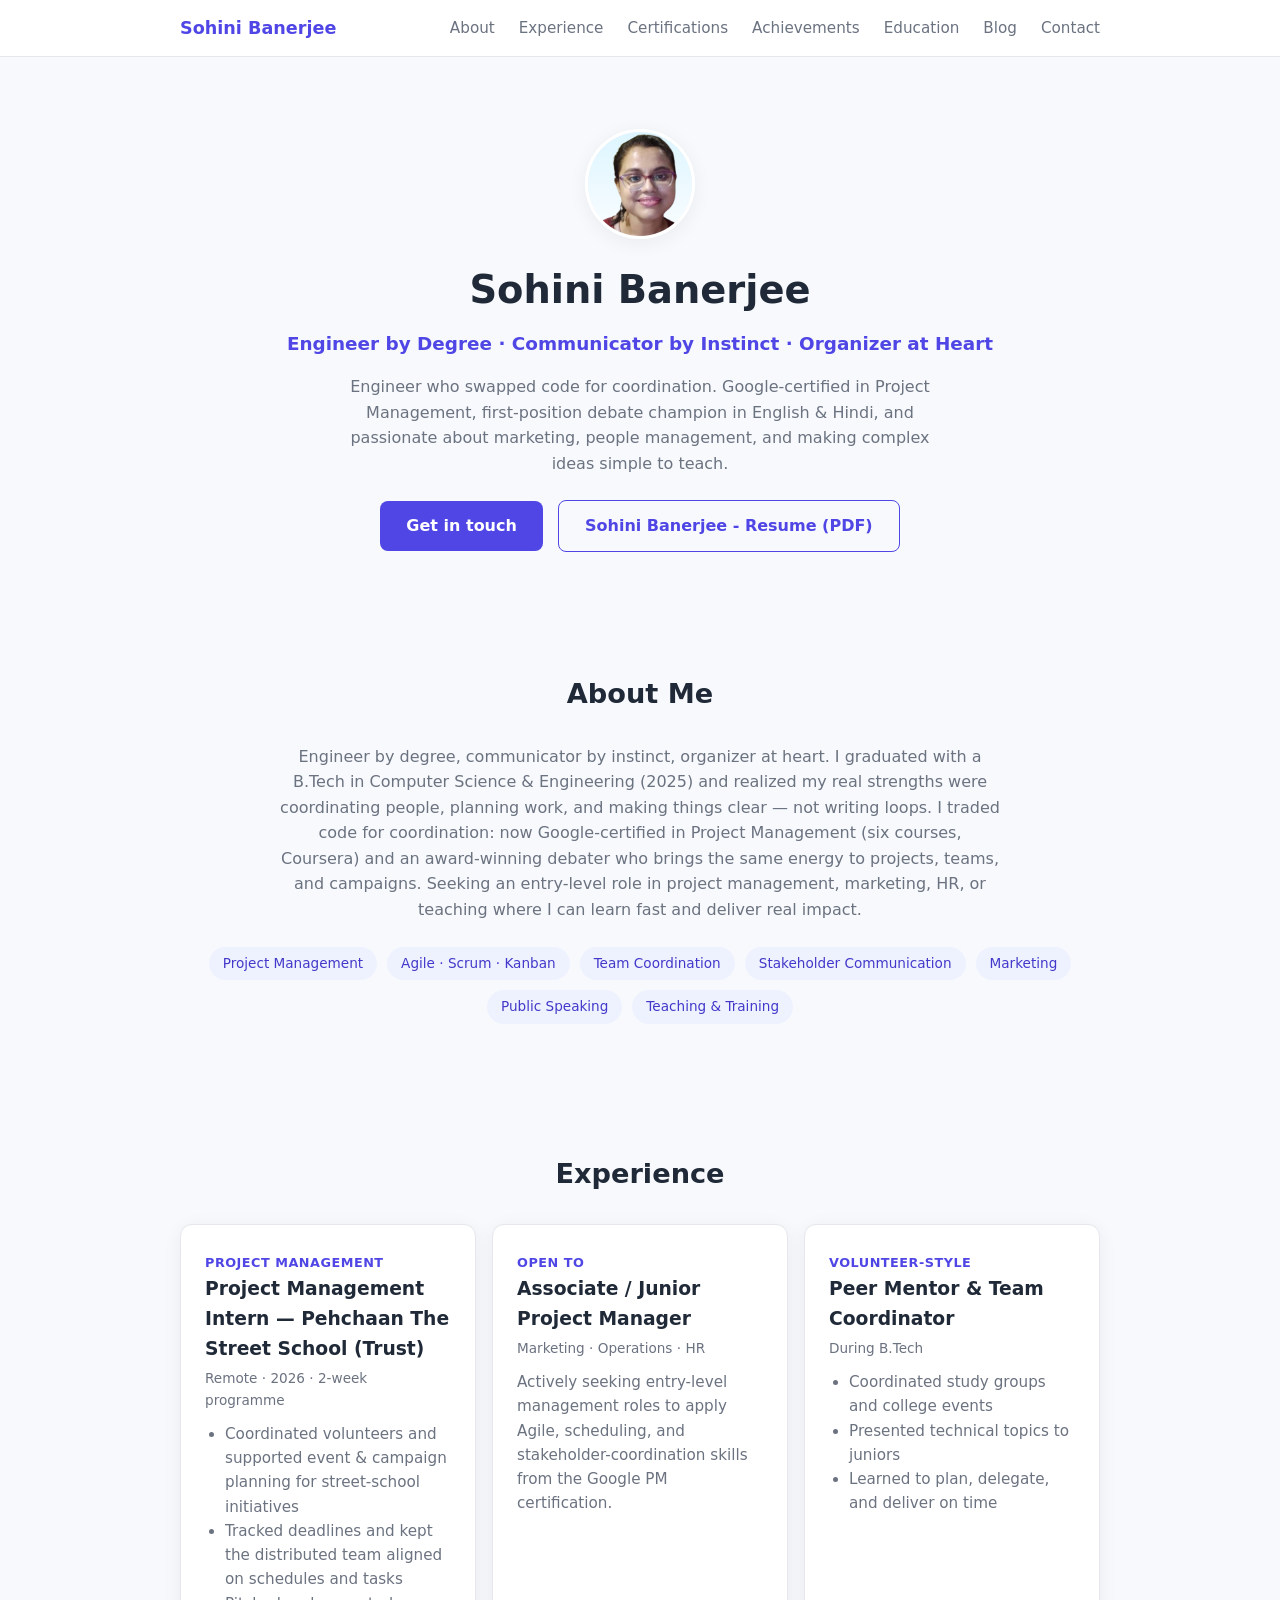
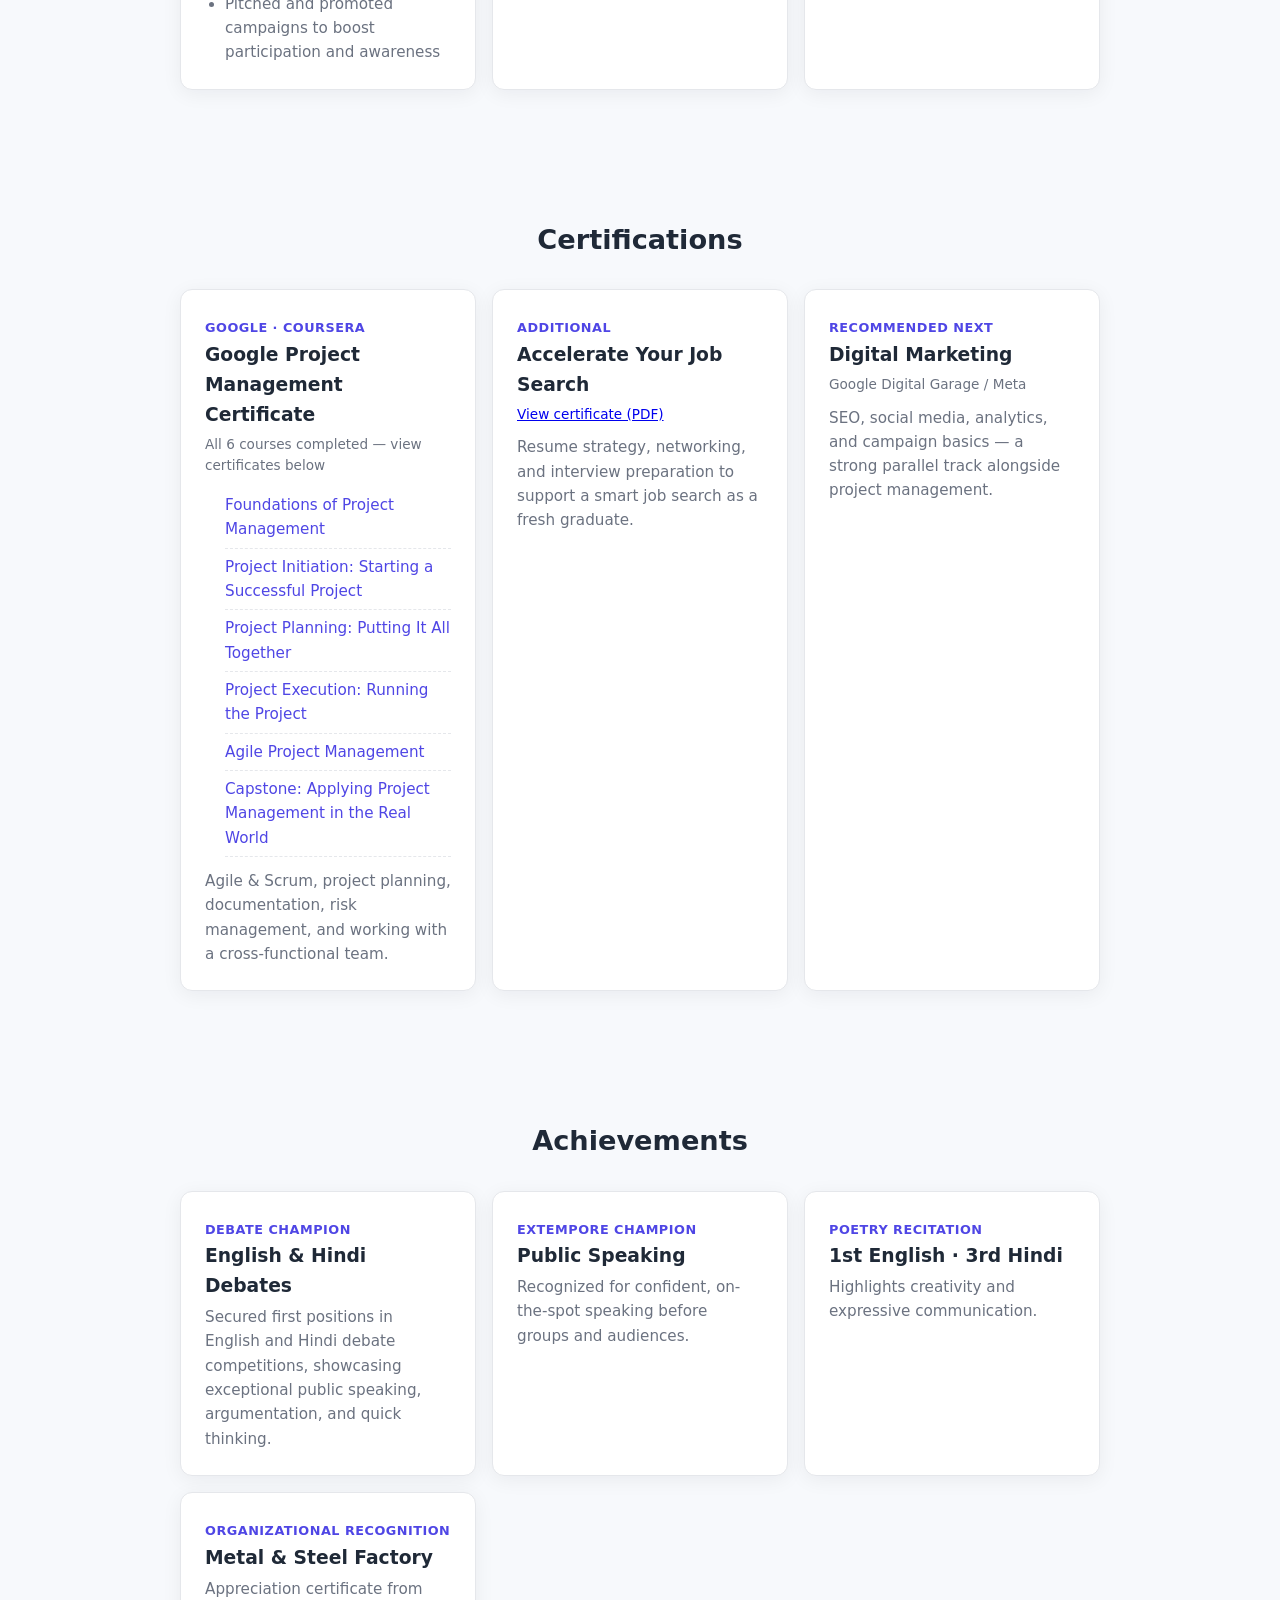
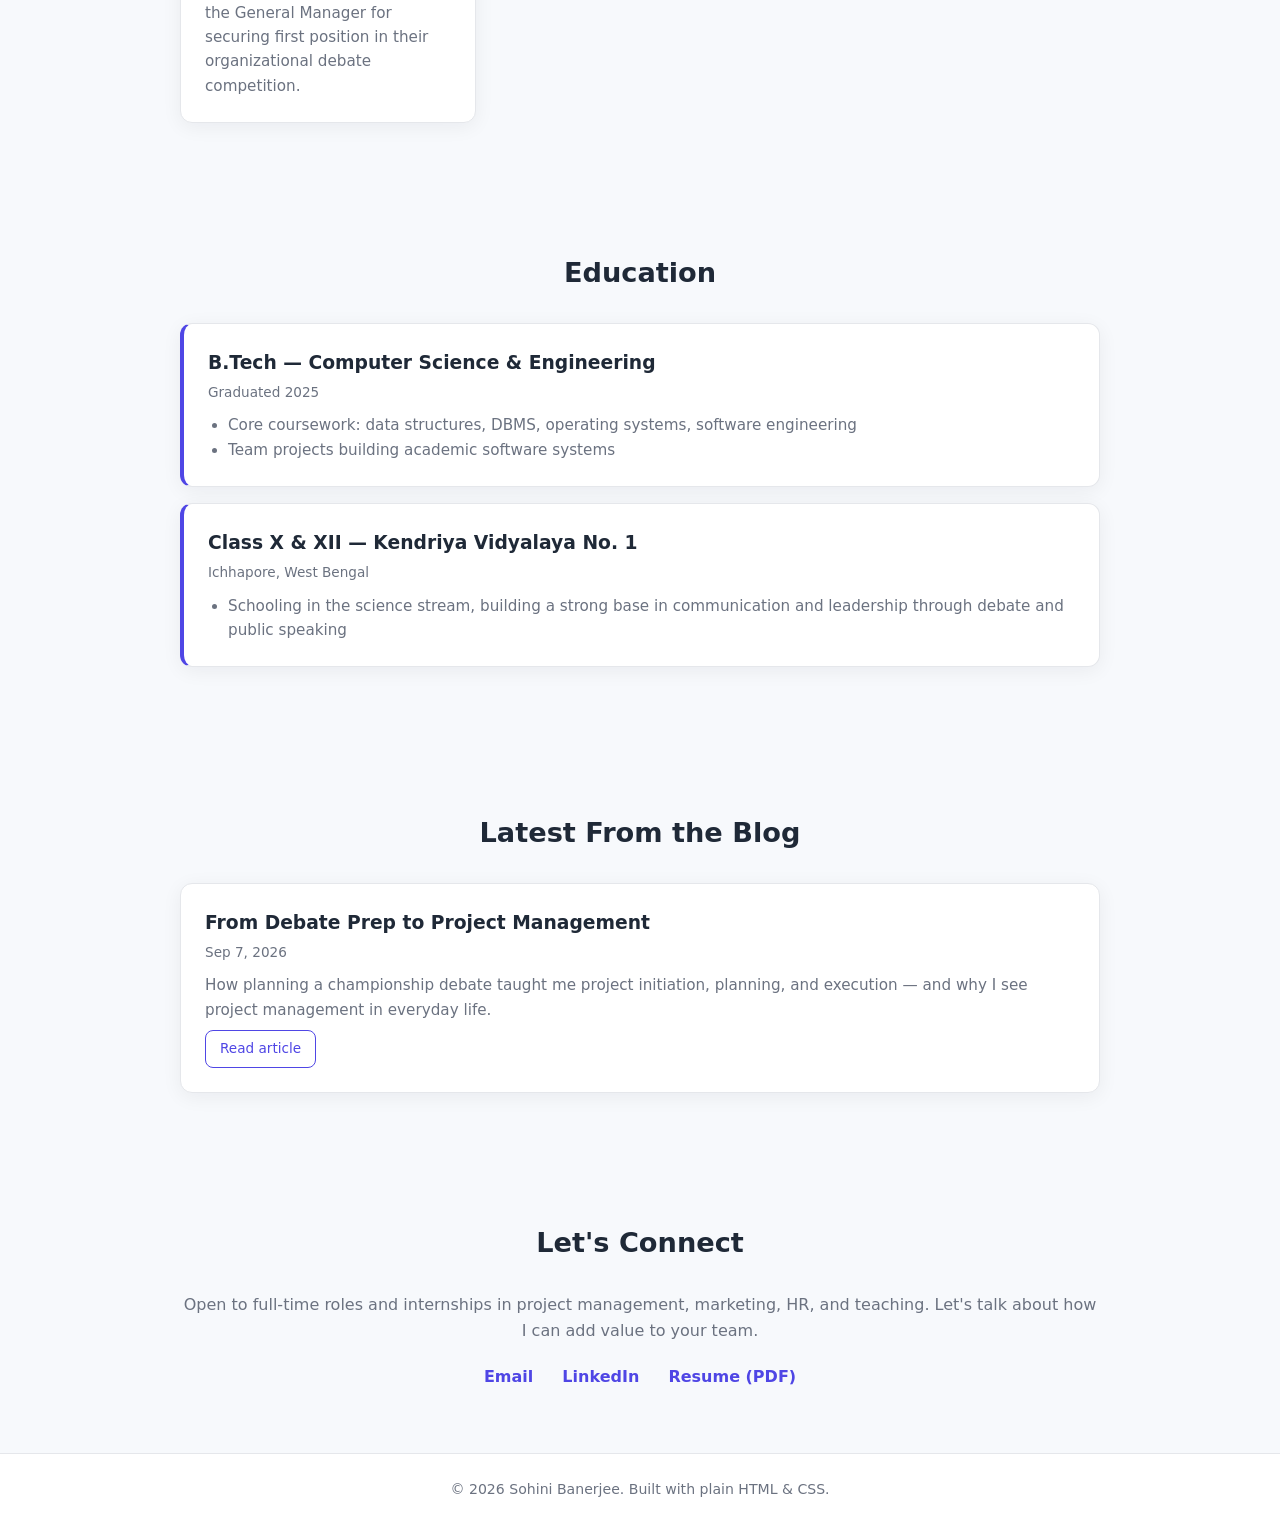
==== commit 8a872c76: "Make Read article buttons smaller (btn-sm)" ====
--- a/index.html
+++ b/index.html
@@ -232,7 +232,7 @@
             planning, and execution — and why I see project management in
             everyday life.
           </p>
-          <a class="btn btn-outline" href="article/index.html">Read article</a>
+          <a class="btn btn-outline btn-sm" href="article/index.html">Read article</a>
         </div>
       </div>
     </div>
--- a/css/style.css
+++ b/css/style.css
@@ -145,6 +145,17 @@
   color: #fff;
 }
 
+.btn-sm {
+  padding: 7px 14px;
+  font-size: 0.85rem;
+  font-weight: 500;
+  margin-top: 8px;
+}
+
+.card .btn-sm {
+  margin-left: 0;
+}
+
 /* ---------- Sections ---------- */
 section {
   padding: 64px 0;
